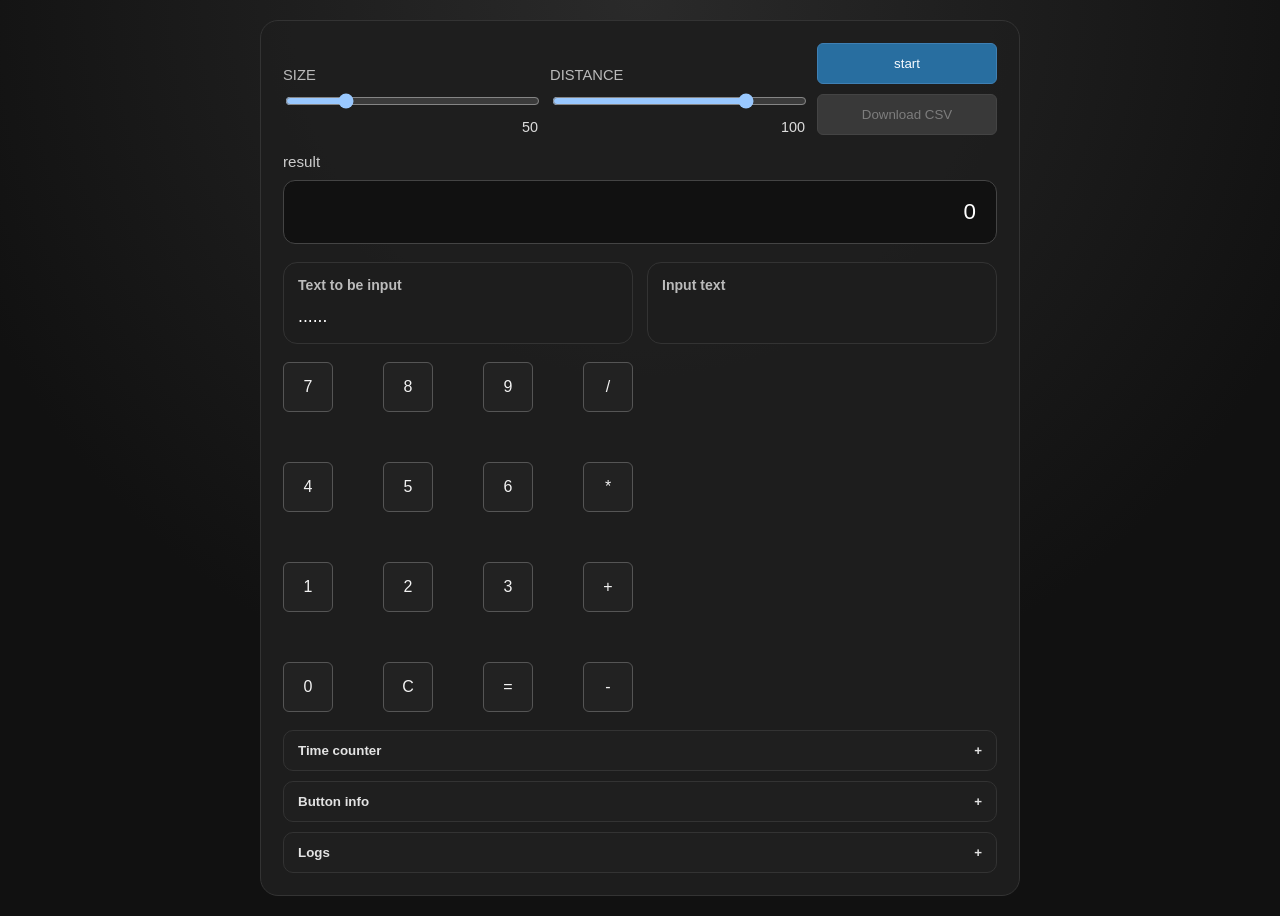
==== calculator/index.html @ 037ddfc4 "Sync from private repo" ====
<!DOCTYPE html>
<html lang="ja">
<head>
  <meta charset="UTF-8" />
  <meta name="viewport" content="width=device-width, initial-scale=1.0" />
  <title>Calculator</title>
  <link rel="stylesheet" href="styles.css" />
</head>
<body>
  <main class="calculator-shell">
    <section class="controls">
      <div class="slider-group">
        <label for="sizeSlider">SIZE</label>
        <input id="sizeSlider" type="range" min="30" max="120" value="50" />
        <span id="sizeValue">50</span>
      </div>
      <div class="slider-group">
        <label for="distanceSlider">DISTANCE</label>
        <input id="distanceSlider" type="range" min="30" max="120" value="100" />
        <span id="distanceValue">100</span>
      </div>
      <div class="action-buttons">
        <button id="startButton" class="primary" type="button">start</button>
        <button id="downloadButton" class="secondary" type="button" disabled>Download CSV</button>
      </div>
    </section>

    <section class="display-panel">
      <div class="result-box">
        <label for="resultInput">result</label>
        <input id="resultInput" type="text" value="0" readonly />
      </div>
      <div class="task-info">
        <div class="task-label">
          <strong>Text to be input</strong>
          <div id="taskText">......</div>
        </div>
        <div class="input-label">
          <strong>Input text</strong>
          <div id="inputText"></div>
        </div>
      </div>
    </section>

    <section class="button-grid" id="buttonGrid"></section>

    <section class="collapse-panel" id="debugPanel">
      <button class="collapse-toggle" type="button" data-target="timeCounterPanel">Time counter</button>
      <div class="collapse-section" id="timeCounterPanel">
        <div class="section-header">Next button latency</div>
        <div class="counter-display" id="timeCounter">0 ms</div>
      </div>
      <button class="collapse-toggle" type="button" data-target="buttonInfoPanel">Button info</button>
      <div class="collapse-section" id="buttonInfoPanel">
        <pre id="buttonInfo">buttonsize,50\nbuttondistance,100\nSTART,240,120</pre>
      </div>
      <button class="collapse-toggle" type="button" data-target="logsPanel">Logs</button>
      <div class="collapse-section" id="logsPanel">
        <pre id="logs"></pre>
      </div>
    </section>
  </main>

  <script src="script.js"></script>
</body>
</html>
---- calculator/styles.css ----
:root {
  color-scheme: dark;
  background: #151515;
  color: #f0f0f0;
  font-family: "Segoe UI", Arial, sans-serif;
}

* {
  box-sizing: border-box;
}

body {
  margin: 0;
  min-height: 100vh;
  display: flex;
  align-items: center;
  justify-content: center;
  padding: 20px;
  background: radial-gradient(circle at top, #2a2a2a 0%, #111 65%);
}

.calculator-shell {
  width: min(100%, 760px);
  background: rgba(30, 30, 30, 0.95);
  border: 1px solid #333;
  border-radius: 18px;
  padding: 22px;
  display: grid;
  gap: 18px;
}

.controls {
  display: grid;
  grid-template-columns: 1fr 1fr minmax(140px, 180px);
  gap: 12px;
  align-items: end;
}

.slider-group {
  display: grid;
  gap: 8px;
}

.action-buttons {
  display: flex;
  flex-direction: column;
  gap: 10px;
  align-items: stretch;
}

.action-buttons button {
  width: 100%;
}

.slider-group label {
  font-size: 0.92rem;
  color: #bbb;
}

.slider-group input[type="range"] {
  width: 100%;
}

.slider-group span {
  text-align: right;
  font-size: 0.9rem;
  color: #ddd;
}

button {
  appearance: none;
  border: 1px solid #555;
  background: #222;
  color: #f2f2f2;
  border-radius: 6px;
  padding: 12px 14px;
  cursor: pointer;
  transition: transform 0.12s ease, background 0.12s ease, border-color 0.12s ease;
}

.calc-button {
  padding: 0;
  display: inline-flex;
  align-items: center;
  justify-content: center;
  font-size: 1rem;
  min-width: 0;
}

button:hover,
button:focus-visible {
  transform: translateY(-1px);
  border-color: #888;
  background: #2d2d2d;
}

button:disabled,
button.disabled {
  background: #393939;
  border-color: #444;
  color: #7d7d7d;
  cursor: not-allowed;
  transform: none;
}

button.primary:disabled,
button.primary.disabled,
button.secondary:disabled,
button.secondary.disabled {
  background: #393939;
  border-color: #444;
  color: #7d7d7d;
  cursor: not-allowed;
  transform: none;
}

button.primary {
  background: #286ea0;
  border-color: #3f80b4;
  color: #f7fbff;
}

button.primary:hover:not(:disabled),
button.primary:focus-visible:not(:disabled) {
  background: #3a7eb3;
}

button.secondary:not(:disabled) {
  background: #286ea0;
  border-color: #3f80b4;
  color: #f7fbff;
}

button.secondary:hover:not(:disabled),
button.secondary:focus-visible:not(:disabled) {
  background: #3a7eb3;
}

.display-panel {
  display: grid;
  gap: 18px;
}

.result-box {
  display: grid;
  width: 100%;
  gap: 10px;
}

.result-box label {
  color: #ccc;
  font-size: 0.95rem;
}

.result-box input {
  width: 100%;
  padding: 18px 20px;
  border: 1px solid #444;
  border-radius: 12px;
  background: #111;
  color: #fff;
  font-size: 1.4rem;
  text-align: right;
}

.task-info {
  display: grid;
  grid-template-columns: 1fr 1fr;
  gap: 14px;
  width: 100%;
}

.task-label,
.input-label {
  background: #1d1d1d;
  border: 1px solid #333;
  border-radius: 14px;
  padding: 14px;
  min-height: 80px;
}

.task-label strong,
.input-label strong {
  display: block;
  margin-bottom: 10px;
  color: #bbb;
  font-size: 0.88rem;
}

.task-label div,
.input-label div {
  min-height: 1.4em;
  line-height: 1.5;
  font-size: 1.1rem;
  color: #fff;
  word-break: break-word;
}

.button-grid {
  display: grid;
  width: 100%;
  justify-items: start;
  align-items: start;
}

.collapse-panel {
  display: grid;
  gap: 10px;
}

.collapse-toggle {
  width: 100%;
  text-align: left;
  font-weight: 600;
  color: #e3e3e3;
  background: #1f1f1f;
  border: 1px solid #333;
  border-radius: 10px;
  padding: 12px 14px;
}

.collapse-toggle::after {
  content: "+";
  float: right;
  transition: transform 0.2s ease;
}

.collapse-toggle.expanded::after {
  content: "−";
}

.collapse-section {
  display: none;
  background: #111;
  border: 1px solid #272727;
  border-radius: 14px;
  padding: 14px;
}

.collapse-section.expanded {
  display: block;
}

.section-header {
  margin-bottom: 10px;
  color: #bbb;
  font-size: 0.92rem;
}

.counter-display {
  font-size: 1.2rem;
  color: #fff;
  min-height: 1.6em;
}

.log-panel {
  display: grid;
  gap: 14px;
}

.log-panel > div {
  background: #111;
  border: 1px solid #272727;
  border-radius: 14px;
  padding: 14px;
}

.log-panel strong {
  display: block;
  margin-bottom: 8px;
  color: #bbb;
}

.log-panel pre {
  margin: 0;
  white-space: pre-wrap;
  word-break: break-word;
  color: #e3e3e3;
  font-size: 0.92rem;
}

@media (max-width: 640px) {
  .controls,
  .task-info {
    grid-template-columns: 1fr;
  }
}
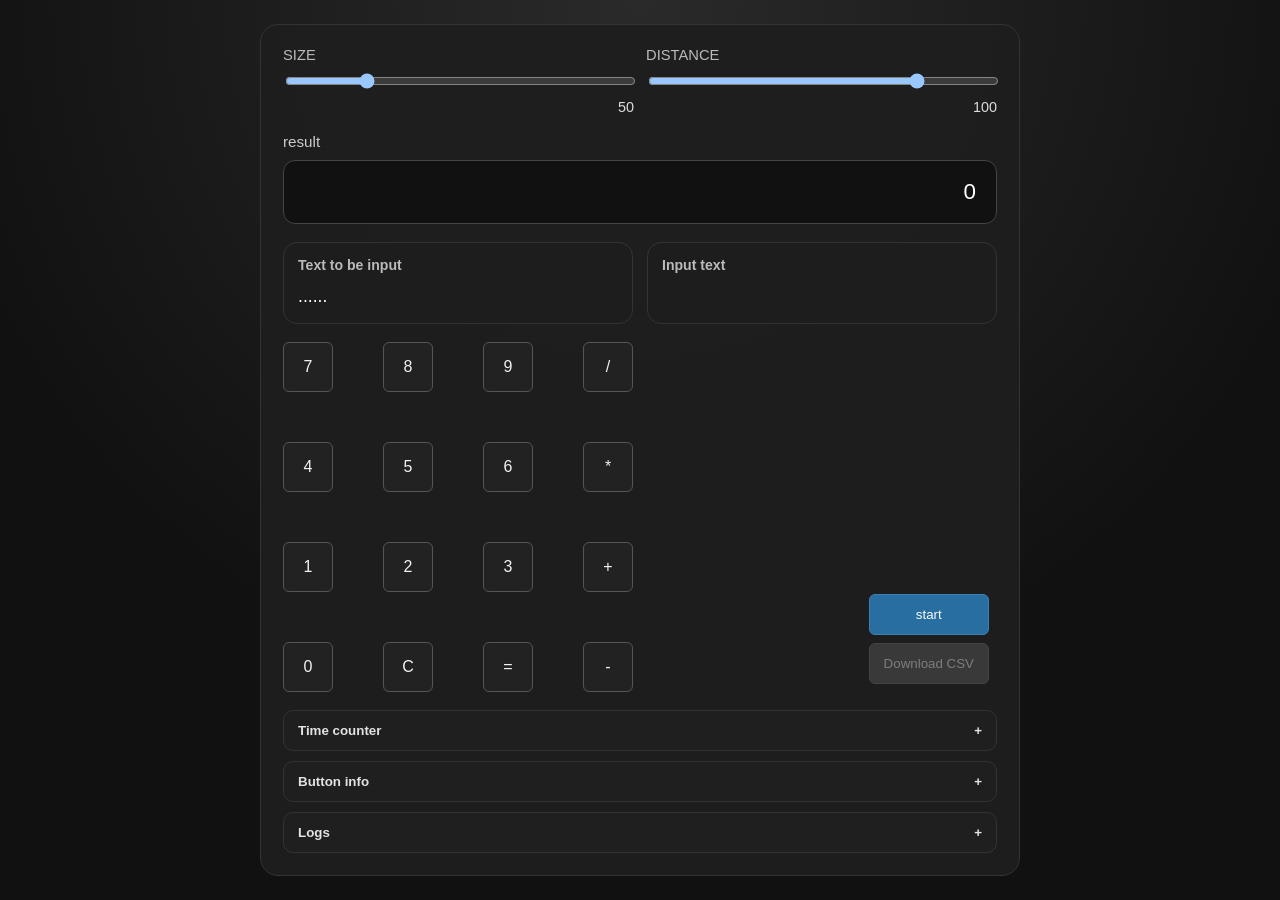
==== commit f2d46db9: "Sync from private repo" ====
--- a/calculator/index.html
+++ b/calculator/index.html
@@ -19,10 +19,7 @@
         <input id="distanceSlider" type="range" min="30" max="120" value="100" />
         <span id="distanceValue">100</span>
       </div>
-      <div class="action-buttons">
-        <button id="startButton" class="primary" type="button">start</button>
-        <button id="downloadButton" class="secondary" type="button" disabled>Download CSV</button>
-      </div>
+      <!-- action buttons moved to keypad area -->
     </section>
 
     <section class="display-panel">
@@ -42,7 +39,13 @@
       </div>
     </section>
 
-    <section class="button-grid" id="buttonGrid"></section>
+    <section class="button-grid" id="buttonGrid">
+      <div id="calcKeys" class="calc-keys"></div>
+      <div class="keypad-actions action-buttons">
+        <button id="startButton" class="primary" type="button">start</button>
+        <button id="downloadButton" class="secondary" type="button" disabled>Download CSV</button>
+      </div>
+    </section>
 
     <section class="collapse-panel" id="debugPanel">
       <button class="collapse-toggle" type="button" data-target="timeCounterPanel">Time counter</button>
--- a/calculator/styles.css
+++ b/calculator/styles.css
@@ -17,10 +17,13 @@
   justify-content: center;
   padding: 20px;
   background: radial-gradient(circle at top, #2a2a2a 0%, #111 65%);
+  overflow-x: auto;
 }
 
 .calculator-shell {
-  width: min(100%, 760px);
+  width: 760px;
+  /* prevent flexbox from shrinking the shell on narrow viewports */
+  flex: 0 0 760px;
   background: rgba(30, 30, 30, 0.95);
   border: 1px solid #333;
   border-radius: 18px;
@@ -31,7 +34,8 @@
 
 .controls {
   display: grid;
-  grid-template-columns: 1fr 1fr minmax(140px, 180px);
+  /* two equal columns: each slider will occupy half the controls width */
+  grid-template-columns: 1fr 1fr;
   gap: 12px;
   align-items: end;
 }
@@ -201,6 +205,24 @@
   width: 100%;
   justify-items: start;
   align-items: start;
+  position: relative;
+}
+
+.calc-keys {
+  display: grid;
+  width: 100%;
+  justify-items: start;
+  align-items: start;
+}
+
+.keypad-actions {
+  position: absolute;
+  right: 8px;
+  bottom: 8px;
+  display: flex;
+  flex-direction: column;
+  gap: 8px;
+  min-width: 120px;
 }
 
 .collapse-panel {
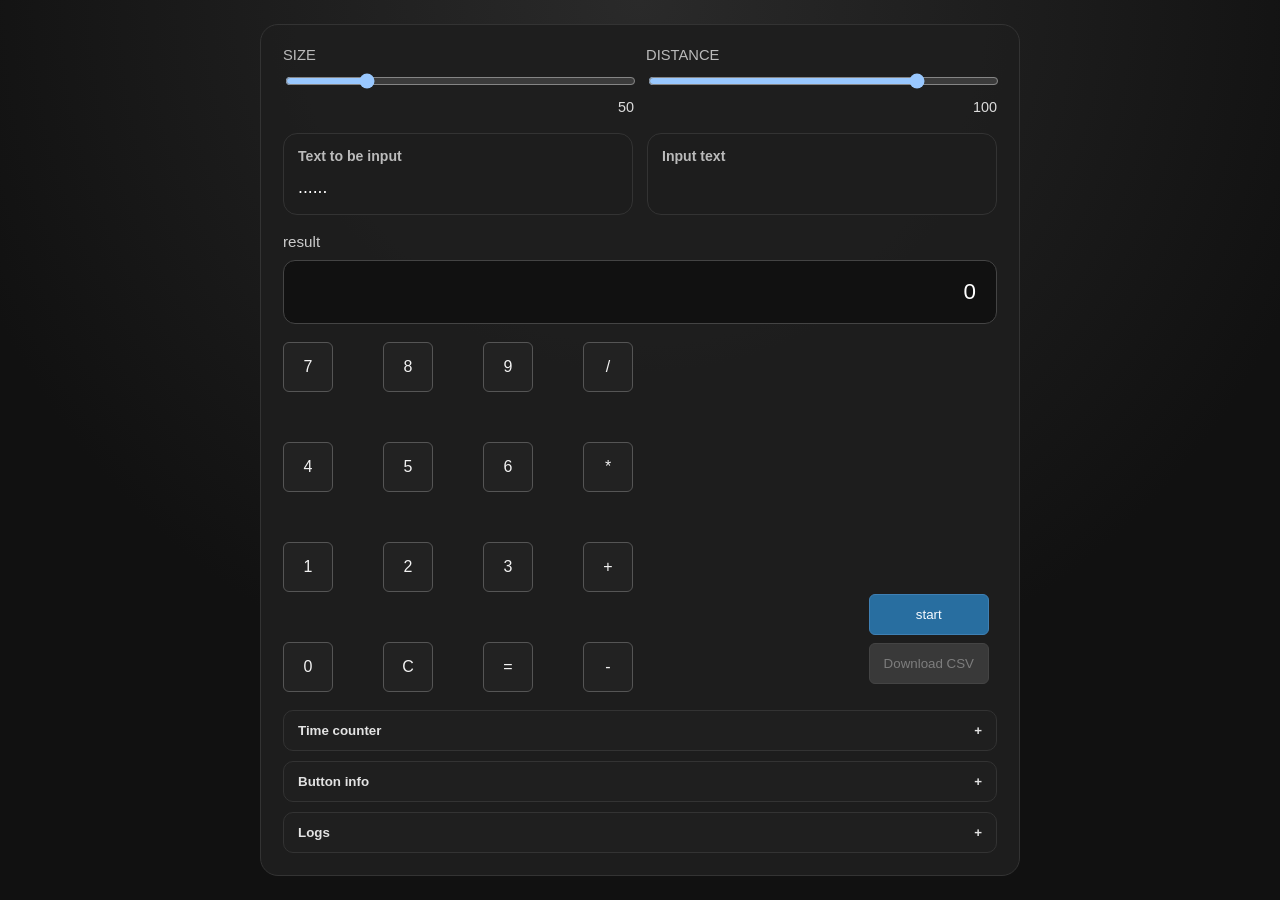
==== commit 50113561: "Sync from private repo" ====
--- a/calculator/index.html
+++ b/calculator/index.html
@@ -23,10 +23,6 @@
     </section>
 
     <section class="display-panel">
-      <div class="result-box">
-        <label for="resultInput">result</label>
-        <input id="resultInput" type="text" value="0" readonly />
-      </div>
       <div class="task-info">
         <div class="task-label">
           <strong>Text to be input</strong>
@@ -36,6 +32,10 @@
           <strong>Input text</strong>
           <div id="inputText"></div>
         </div>
+      </div>
+      <div class="result-box">
+        <label for="resultInput">result</label>
+        <input id="resultInput" type="text" value="0" readonly />
       </div>
     </section>
 
